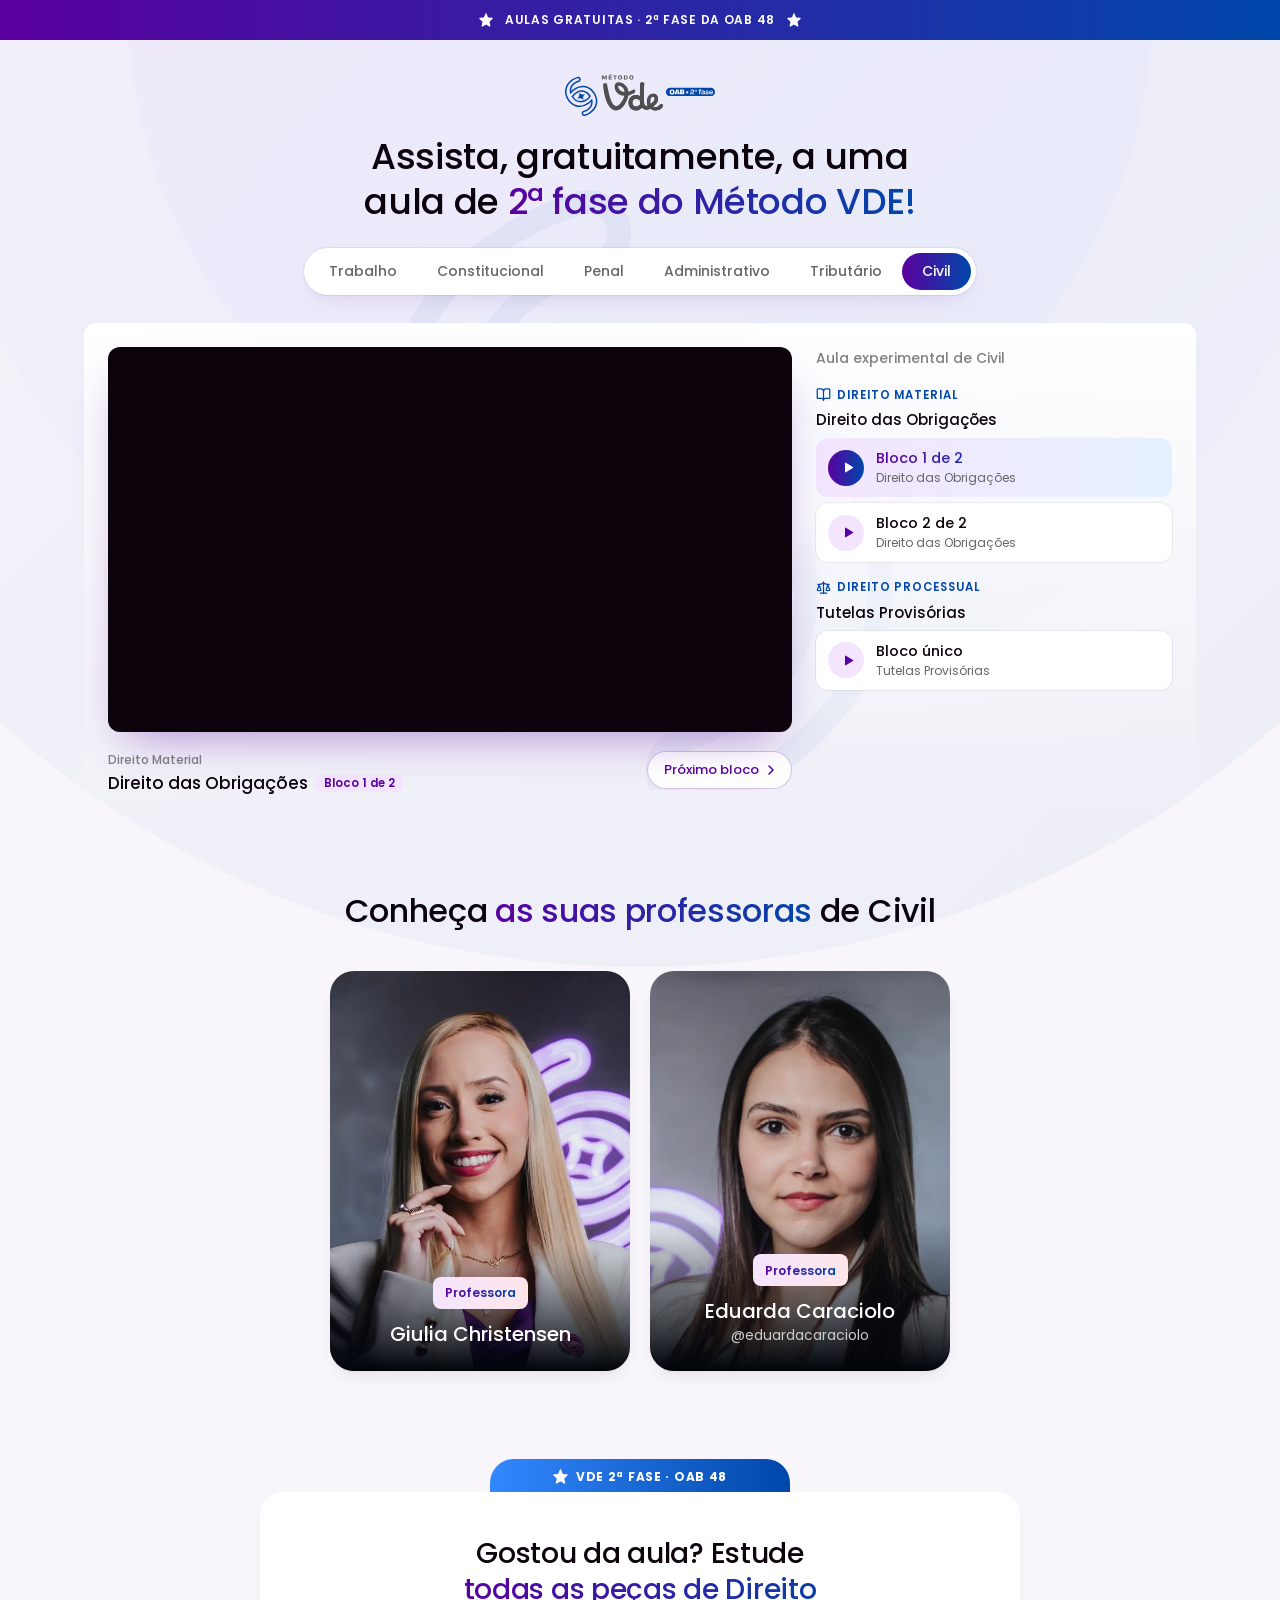
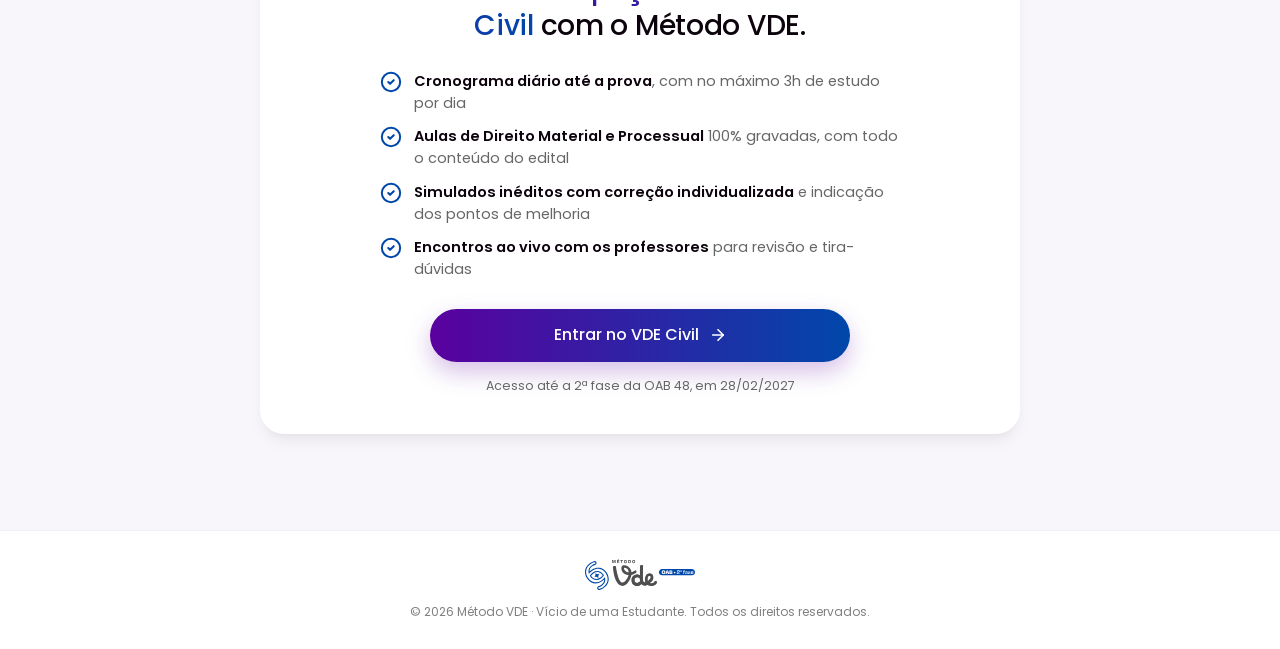
==== civil/index.html @ f40fd119 "feat: páginas de aula gratuita da 2ª fase OAB 48 (v1 e v2) Uma página por área (Trabalho, Constituci" ====
<!DOCTYPE html>
<html lang="pt-BR">
<head>
  <meta charset="UTF-8">
  <meta name="viewport" content="width=device-width, initial-scale=1.0">
  <title>Aula gratuita de 2ª fase · Direito Civil | Método VDE</title>
  <meta name="description" content="Assista, gratuitamente, a uma aula de 2ª fase de Direito Civil do Método VDE para a OAB 48: Direito das Obrigações e Tutelas Provisórias.">
  <meta property="og:title" content="Aula gratuita de 2ª fase · Direito Civil | Método VDE">
  <meta property="og:description" content="Assista, gratuitamente, a uma aula de 2ª fase de Direito Civil do Método VDE para a OAB 48: Direito das Obrigações e Tutelas Provisórias.">
  <meta property="og:type" content="website">
  <meta name="theme-color" content="#5a009f">
  <link rel="icon" href="/assets/olho-2fase.svg" type="image/svg+xml">
  <link rel="preconnect" href="https://fonts.googleapis.com">
  <link rel="preconnect" href="https://fonts.gstatic.com" crossorigin>
  <link href="https://fonts.googleapis.com/css2?family=Poppins:wght@400;500;600;700&display=swap" rel="stylesheet">
  <link rel="stylesheet" href="/assets/style.css">
</head>
<body data-page="civil">
<div class="topbar">
  <img src="/assets/estrela.svg" alt="" aria-hidden="true"><span>Aulas gratuitas · 2ª fase da OAB&nbsp;48</span><img src="/assets/estrela.svg" alt="" aria-hidden="true">
</div>
<img class="bg-mark" src="/assets/olho-2fase.svg" alt="" aria-hidden="true">
<header class="top">
  <a href="/" aria-label="Escolher outra área"><img src="/assets/logo-2fase.svg" alt="Método VDE · OAB 2ª fase"></a>
</header>

<main>
  <section class="hero">
    <div class="wrap">
      <h1>Assista, gratuitamente, a uma aula de <span class="grad-text">2ª&nbsp;fase do Método&nbsp;VDE!</span></h1>
      <nav class="areas" aria-label="Escolha a área">
  <a href="/trabalho">Trabalho</a>
  <a href="/constitucional">Constitucional</a>
  <a href="/penal">Penal</a>
  <a href="/administrativo">Administrativo</a>
  <a href="/tributario">Tributário</a>
  <a href="/civil" class="on" aria-current="page">Civil</a>
</nav>

      <div class="aula">
        <div class="player-col">
          <div class="player">
            <iframe id="player" src="https://player-vz-c6340714-849.tv.pandavideo.com.br/embed/?v=29f5e3fe-cf2c-4e2d-8c46-b11eb585f313" title="Aula gratuita de Direito Civil" allow="accelerometer;gyroscope;autoplay;encrypted-media;picture-in-picture" allowfullscreen fetchpriority="high"></iframe>
          </div>
          <div class="now">
            <div class="now-txt">
              <span class="now-kicker" id="now-kicker">Direito Material</span>
              <p class="now-title"><span id="now-title">Direito das Obrigações</span> <span class="now-bloco" id="now-bloco">Bloco 1 de 2</span></p>
            </div>
            <button type="button" class="btn-next" id="btn-next">Próximo bloco <svg viewBox="0 0 24 24" fill="none" stroke="currentColor" stroke-width="2.2" stroke-linecap="round" stroke-linejoin="round" aria-hidden="true"><path d="m9 18 6-6-6-6"/></svg></button>
          </div>
        </div>
        <aside class="playlist" aria-label="Blocos da aula">
          <p class="pl-label">Aula experimental de Civil</p>
          <div class="pl-group">
          <p class="pl-kicker"><svg viewBox="0 0 24 24" fill="none" stroke="currentColor" stroke-width="2" stroke-linecap="round" stroke-linejoin="round" aria-hidden="true"><path d="M12 7v14"/><path d="M3 18a1 1 0 0 1-1-1V4a1 1 0 0 1 1-1h5a4 4 0 0 1 4 4 4 4 0 0 1 4-4h5a1 1 0 0 1 1 1v13a1 1 0 0 1-1 1h-6a3 3 0 0 0-3 3 3 3 0 0 0-3-3z"/></svg>Direito Material</p>
          <p class="pl-title">Direito das Obrigações</p>
          <button type="button" class="pl-item on" data-i="0" aria-pressed="true">
            <span class="pl-ico"><svg viewBox="0 0 24 24" fill="currentColor" aria-hidden="true"><path d="M8 5.14v13.72a1 1 0 0 0 1.5.86l11-6.86a1 1 0 0 0 0-1.72l-11-6.86A1 1 0 0 0 8 5.14z"/></svg></span>
            <span class="pl-txt"><b>Bloco 1 de 2</b><small>Direito das Obrigações</small></span>
          </button>
          <button type="button" class="pl-item" data-i="1" aria-pressed="false">
            <span class="pl-ico"><svg viewBox="0 0 24 24" fill="currentColor" aria-hidden="true"><path d="M8 5.14v13.72a1 1 0 0 0 1.5.86l11-6.86a1 1 0 0 0 0-1.72l-11-6.86A1 1 0 0 0 8 5.14z"/></svg></span>
            <span class="pl-txt"><b>Bloco 2 de 2</b><small>Direito das Obrigações</small></span>
          </button>
        </div>
        <div class="pl-group">
          <p class="pl-kicker"><svg viewBox="0 0 24 24" fill="none" stroke="currentColor" stroke-width="2" stroke-linecap="round" stroke-linejoin="round" aria-hidden="true"><path d="m16 16 3-8 3 8c-.87.65-1.92 1-3 1s-2.13-.35-3-1Z"/><path d="m2 16 3-8 3 8c-.87.65-1.92 1-3 1s-2.13-.35-3-1Z"/><path d="M7 21h10"/><path d="M12 3v18"/><path d="M3 7h2c2 0 5-1 7-2 2 1 5 2 7 2h2"/></svg>Direito Processual</p>
          <p class="pl-title">Tutelas Provisórias</p>
          <button type="button" class="pl-item" data-i="2" aria-pressed="false">
            <span class="pl-ico"><svg viewBox="0 0 24 24" fill="currentColor" aria-hidden="true"><path d="M8 5.14v13.72a1 1 0 0 0 1.5.86l11-6.86a1 1 0 0 0 0-1.72l-11-6.86A1 1 0 0 0 8 5.14z"/></svg></span>
            <span class="pl-txt"><b>Bloco único</b><small>Tutelas Provisórias</small></span>
          </button>
        </div>
        </aside>
      </div>
    </div>
  </section>

  <section class="sec-profs">
    <div class="wrap">
      <h2>Conheça <span class="grad-text">as suas professoras</span> de Civil</h2>
      <div class="profs">
      <article class="prof" tabindex="0">
        <img src="/assets/profs/giulia-christensen.webp" alt="Giulia Christensen, Professora" loading="lazy" width="1200" height="888">
        <div class="prof-base">
          <span class="chip"><span>Professora</span></span>
          <p class="prof-nome">Giulia Christensen</p>
          
          <span class="prof-more">Ver currículo</span>
        </div>
        <div class="prof-hover">
          <div class="prof-hd">
            <span class="chip"><span>Professora</span></span>
            <p class="prof-nome">Giulia Christensen</p>
            
          </div>
          <p class="prof-bio">Juíza no Tribunal de Justiça do Estado de São Paulo. Professora do Método VDE.</p>
          <span></span>
        </div>
      </article>
      <article class="prof" tabindex="0">
        <img src="/assets/profs/eduarda-graciolo.webp" alt="Eduarda Caraciolo, Professora" loading="lazy" width="1200" height="888">
        <div class="prof-base">
          <span class="chip"><span>Professora</span></span>
          <p class="prof-nome">Eduarda Caraciolo</p>
          <span class="prof-ig">@eduardacaraciolo</span>
          <span class="prof-more">Ver currículo</span>
        </div>
        <div class="prof-hover">
          <div class="prof-hd">
            <span class="chip"><span>Professora</span></span>
            <p class="prof-nome">Eduarda Caraciolo</p>
            <span class="prof-ig">@eduardacaraciolo</span>
          </div>
          <p class="prof-bio">Advogada. Especialista em Direito Civil e Direito Processual Civil. Professora do Método VDE.</p>
          <a class="prof-link" href="https://www.instagram.com/eduardacaraciolo" target="_blank" rel="noopener"><img src="/assets/instagram-branco.svg" alt="" aria-hidden="true" width="22" height="22">Ver perfil</a>
        </div>
      </article>
      </div>
    </div>
  </section>

  <section class="sec-cta">
    <div class="wrap">
      <div class="cta-shell">
        <div class="cta-tab"><img src="/assets/estrela.svg" alt="" aria-hidden="true"><span>VDE 2ª Fase · OAB&nbsp;48</span></div>
        <div class="cta-box">
          <h2>Gostou da aula? Estude <span class="grad-text">todas as peças de Direito Civil</span> com o Método&nbsp;VDE.</h2>
          <ul class="cta-list">
            <li><svg viewBox="0 0 24 24" fill="none" stroke="currentColor" stroke-width="2.2" stroke-linecap="round" stroke-linejoin="round" aria-hidden="true"><circle cx="12" cy="12" r="10"/><path d="m9 12 2 2 4-4"/></svg><span><b>Cronograma diário até a prova</b>, com no máximo 3h de estudo por dia</span></li>
            <li><svg viewBox="0 0 24 24" fill="none" stroke="currentColor" stroke-width="2.2" stroke-linecap="round" stroke-linejoin="round" aria-hidden="true"><circle cx="12" cy="12" r="10"/><path d="m9 12 2 2 4-4"/></svg><span><b>Aulas de Direito Material e Processual</b> 100% gravadas, com todo o conteúdo do edital</span></li>
            <li><svg viewBox="0 0 24 24" fill="none" stroke="currentColor" stroke-width="2.2" stroke-linecap="round" stroke-linejoin="round" aria-hidden="true"><circle cx="12" cy="12" r="10"/><path d="m9 12 2 2 4-4"/></svg><span><b>Simulados inéditos com correção individualizada</b> e indicação dos pontos de melhoria</span></li>
            <li><svg viewBox="0 0 24 24" fill="none" stroke="currentColor" stroke-width="2.2" stroke-linecap="round" stroke-linejoin="round" aria-hidden="true"><circle cx="12" cy="12" r="10"/><path d="m9 12 2 2 4-4"/></svg><span><b>Encontros ao vivo com os professores</b> para revisão e tira-dúvidas</span></li>
          </ul>
          <a class="btn" href="https://metodovde.com.br/segundafase/turma/civil#purchase-section" data-cta>Entrar no VDE Civil <svg viewBox="0 0 24 24" fill="none" stroke="currentColor" stroke-width="2.2" stroke-linecap="round" stroke-linejoin="round" aria-hidden="true"><path d="M5 12h14"/><path d="m12 5 7 7-7 7"/></svg></a>
          <p class="cta-note">Acesso até a 2ª fase da OAB 48, em 28/02/2027</p>
        </div>
      </div>
    </div>
  </section>
</main>

<footer class="foot">
  <div class="wrap">
    <img src="/assets/logo-2fase.svg" alt="Método VDE · OAB 2ª fase">
    <p>© 2026 Método VDE · Vício de uma Estudante. Todos os direitos reservados.</p>
  </div>
</footer>

<script>window.__BLOCOS__ = [{"src":"https://player-vz-c6340714-849.tv.pandavideo.com.br/embed/?v=29f5e3fe-cf2c-4e2d-8c46-b11eb585f313","tipo":"Direito Material","titulo":"Direito das Obrigações","bloco":"Bloco 1 de 2","area":"Direito Civil"},{"src":"https://player-vz-c6340714-849.tv.pandavideo.com.br/embed/?v=c1cee353-584d-4a71-82d3-0f2f00c850f3","tipo":"Direito Material","titulo":"Direito das Obrigações","bloco":"Bloco 2 de 2","area":"Direito Civil"},{"src":"https://player-vz-c6340714-849.tv.pandavideo.com.br/embed/?v=ad79ae02-fb12-4bae-b2d5-3faea77ca521","tipo":"Direito Processual","titulo":"Tutelas Provisórias","bloco":"Bloco único","area":"Direito Civil"}];</script>
<script src="/assets/player.js" defer></script>
</body>
</html>
---- assets/style.css ----
/* Tokens extraídos de metodovde.com.br/segundafase (CSS e DOM de produção) */
:root {
  --bg: #f8f6fa;            /* bg-secondary */
  --card: #ffffff;          /* bg-primary */
  --text: #0c030c;          /* text-primary */
  --text-2: #666666;        /* text-secondary */
  --muted: #808080;
  --from: #5a009f;          /* --color-from */
  --to: #0047aa;            /* --color-to */
  --blue-2: #3388ff;
  --lilac: #f4e5ff;         /* brand-vicio-secondary */
  --grad: linear-gradient(to right, var(--from), var(--to));
  --grad-blue: linear-gradient(to right, var(--blue-2), var(--to));
  --grad-soft: linear-gradient(to right, #f4e5ff, #e5f0ff); /* item ativo da playlist */
  --grad-chip: linear-gradient(to right, #f4e5ff, #ffe5ea); /* chip do card de professor */
  --r-3xl: 24px;
  --r-xl: 12px;
  --font: 'Poppins', -apple-system, BlinkMacSystemFont, "Segoe UI", sans-serif;
  --shadow: 0 10px 15px -3px rgba(12,3,12,.06), 0 4px 6px -4px rgba(12,3,12,.05);
}
* { margin: 0; padding: 0; box-sizing: border-box; }
html { -webkit-text-size-adjust: 100%; scroll-behavior: smooth; }
body {
  font-family: var(--font); color: var(--text); font-weight: 400;
  line-height: 1.6; overflow-x: hidden; -webkit-font-smoothing: antialiased;
  position: relative;
  /* halos concêntricos do hero do site */
  background-color: var(--bg);
  background-image: url('/assets/fundo-gradiente.svg');
  background-size: max(1920px, 150%) auto;
  background-position: center -230px;
  background-repeat: no-repeat;
}
a { color: inherit; text-decoration: none; }
img { max-width: 100%; display: block; }
button { font-family: inherit; }
::selection { background: var(--from); color: #fff; }
.wrap { width: 100%; max-width: 1240px; margin: 0 auto; padding: 0 16px; position: relative; z-index: 2; }
@media (min-width: 768px) { .wrap { padding: 0 24px; } }
@media (min-width: 1024px) { .wrap { padding: 0 64px; } }
.grad-text {
  background: var(--grad);
  -webkit-background-clip: text; background-clip: text; -webkit-text-fill-color: transparent;
}
h1, h2 { text-wrap: balance; }

/* marca d'água do olho da logo, bem discreta */
.bg-mark {
  position: absolute; top: 170px; left: 50%; transform: translateX(-50%);
  width: min(560px, 120vw); height: auto; opacity: .045; pointer-events: none; z-index: 0;
}

/* ---- Barra superior em gradiente ---- */
.topbar {
  background: var(--grad); color: #fff; min-height: 40px; padding: 8px 16px;
  display: flex; align-items: center; justify-content: center; gap: 12px; text-align: center;
  position: relative; z-index: 3;
}
.topbar span { font-size: 12px; font-weight: 600; letter-spacing: .06em; text-transform: uppercase; }
.topbar img { width: 14px; height: 14px; flex-shrink: 0; filter: brightness(0) invert(1); }

/* ---- Logo ---- */
.top { padding: 26px 16px 0; text-align: center; position: relative; z-index: 2; }
.top img { width: 132px; height: auto; margin: 0 auto; }
@media (min-width: 768px) { .top { padding-top: 34px; } .top img { width: 150px; } }

/* ---- Hero ---- */
.hero { padding: 18px 0 8px; position: relative; }
h1 {
  font-weight: 500; text-align: center; letter-spacing: -.01em;
  font-size: 24px; line-height: 1.3; max-width: 30ch; margin: 0 auto;
}
@media (min-width: 768px) { h1 { font-size: 32px; line-height: 40px; } }
@media (min-width: 1024px) { h1 { font-size: 36px; line-height: 1.25; } }
.sub { text-align: center; color: var(--text-2); font-size: 14px; max-width: 52ch; margin: 16px auto 0; }
@media (min-width: 768px) { .sub { font-size: 16px; margin-top: 20px; } }

/* Seletor de área: controle segmentado (um container só, ativo em gradiente).
   Celular: grade 3x2, todas as áreas visíveis sem rolagem. */
.areas {
  display: grid; grid-template-columns: repeat(3, 1fr); gap: 2px;
  margin: 20px auto 0; padding: 4px; max-width: 420px;
  background: var(--card); border-radius: 22px;
  box-shadow: 0 0 0 1px rgba(90,0,159,.08), 0 8px 24px -12px rgba(90,0,159,.22);
}
.areas a {
  display: flex; align-items: center; justify-content: center; text-align: center;
  font-size: 13px; font-weight: 500; line-height: 1.2; color: var(--text-2);
  padding: 10px 4px; border-radius: 999px;
  transition: color .2s, background-color .2s;
}
.areas a:hover { color: var(--from); background: var(--lilac); }
.areas a.on, .areas a.on:hover { background: var(--grad); color: #fff; }
@media (min-width: 768px) {
  .areas {
    display: flex; width: max-content; max-width: 100%; gap: 0;
    margin-top: 24px; padding: 5px; border-radius: 999px;
  }
  .areas a { font-size: 14px; padding: 10px 20px; }
}

/* ---- Bloco da aula (componente "Aulas experimentais" do site) ---- */
.aula {
  display: flex; flex-direction: column; gap: 20px;
  margin-top: 20px; padding: 12px; border-radius: var(--r-xl);
  background: linear-gradient(to bottom, var(--card), rgba(255,255,255,0));
}
@media (min-width: 768px) { .aula { padding: 24px; margin-top: 28px; gap: 28px; } }
@media (min-width: 1024px) { .aula { flex-direction: row; gap: 24px; } }
.player-col { flex: 1; min-width: 0; }
.player {
  position: relative; width: 100%; aspect-ratio: 16 / 9;
  border-radius: var(--r-xl); overflow: hidden; background: #0c030c;
  box-shadow: 0 20px 44px -18px rgba(90,0,159,.45);
}
.player iframe { position: absolute; inset: 0; width: 100%; height: 100%; border: 0; }

.now { display: flex; flex-direction: column; align-items: flex-start; gap: 10px; margin-top: 14px; }
@media (min-width: 640px) { .now { flex-direction: row; align-items: center; justify-content: space-between; gap: 16px; } }
.now-txt { min-width: 0; }
.now-kicker { font-size: 12px; font-weight: 500; color: var(--muted); }
.now-title { font-size: 15px; font-weight: 500; line-height: 1.35; }
.now-bloco {
  display: inline-block; font-size: 11.5px; font-weight: 600; color: var(--from);
  background: var(--lilac); border-radius: 6px; padding: 1px 8px; margin-left: 4px; vertical-align: 2px; white-space: nowrap;
}
@media (min-width: 768px) { .now-title { font-size: 17px; } }
.btn-next {
  flex-shrink: 0; display: inline-flex; align-items: center; gap: 4px;
  font-size: 13px; font-weight: 500; color: var(--from);
  background: var(--card); border: 1px solid rgba(90,0,159,.25); border-radius: 999px;
  padding: 8px 12px 8px 16px; cursor: pointer; transition: background .2s, border-color .2s;
}
.btn-next svg { width: 16px; height: 16px; }
.btn-next:hover { background: var(--lilac); border-color: rgba(90,0,159,.45); }
.btn-next[hidden] { display: none; }

/* Playlist */
.playlist { display: flex; flex-direction: column; gap: 16px; }
@media (min-width: 1024px) { .playlist { width: 356px; flex-shrink: 0; } }
.pl-label { font-size: 14px; font-weight: 500; color: var(--muted); }
.pl-group { display: flex; flex-direction: column; gap: 6px; }
.pl-kicker {
  display: inline-flex; align-items: center; gap: 6px;
  font-size: 11.5px; font-weight: 600; letter-spacing: .08em; text-transform: uppercase; color: var(--to);
}
.pl-kicker svg { width: 15px; height: 15px; }
.pl-title { font-size: 15px; font-weight: 500; line-height: 1.35; margin-bottom: 2px; }
.pl-item {
  display: flex; align-items: center; gap: 12px; width: 100%; text-align: left;
  padding: 10px 12px; border: 0; border-radius: var(--r-xl); cursor: pointer;
  background: var(--card); box-shadow: 0 0 0 1px rgba(12,3,12,.06);
  transition: background .2s, box-shadow .2s;
}
.pl-item:hover { box-shadow: 0 0 0 1px rgba(90,0,159,.3); }
.pl-item.on { background: var(--grad-soft); box-shadow: none; }
.pl-ico {
  width: 36px; height: 36px; border-radius: 50%; flex-shrink: 0;
  display: grid; place-items: center; color: var(--from); background: var(--lilac);
  transition: background .2s, color .2s;
}
.pl-ico svg { width: 15px; height: 15px; margin-left: 2px; }
.pl-item.on .pl-ico { background: var(--grad); color: #fff; }
.pl-txt { display: flex; flex-direction: column; min-width: 0; }
.pl-txt b { font-size: 14.5px; font-weight: 500; color: var(--text); }
.pl-item.on .pl-txt b { background: var(--grad); -webkit-background-clip: text; background-clip: text; -webkit-text-fill-color: transparent; }
.pl-txt small { font-size: 12px; color: var(--text-2); white-space: nowrap; overflow: hidden; text-overflow: ellipsis; }

/* ---- Professores (card do site) ---- */
.sec-profs { padding: 48px 0 8px; }
@media (min-width: 768px) { .sec-profs { padding-top: 64px; } }
h2 {
  font-weight: 500; text-align: center; font-size: 24px; line-height: 1.3; letter-spacing: -.01em;
  max-width: 30ch; margin: 0 auto;
}
@media (min-width: 768px) { h2 { font-size: 32px; line-height: 40px; } }
.profs { display: flex; flex-wrap: wrap; justify-content: center; gap: 16px; margin-top: 28px; }
@media (min-width: 768px) { .profs { margin-top: 40px; gap: 20px; } }
.prof {
  position: relative; isolation: isolate; overflow: hidden;
  width: 100%; max-width: 340px; height: 400px; border-radius: var(--r-3xl);
  display: flex; align-items: flex-end; justify-content: center; outline: none;
  box-shadow: var(--shadow); cursor: default;
}
@media (min-width: 640px) { .prof { width: calc(50% - 10px); max-width: 300px; } }
.prof > img { position: absolute; inset: 0; width: 100%; height: 100%; object-fit: cover; object-position: center; z-index: -1; }
.prof-base, .prof-hd {
  width: 100%; display: flex; flex-direction: column; align-items: center; color: #fff; text-align: center;
}
.prof-base { padding: 32px 16px 24px; background: linear-gradient(to top, #00040a, transparent); transition: opacity .2s; }
.chip { height: 32px; border-radius: 8px; background: var(--grad-chip); display: inline-flex; align-items: center; padding: 0 12px; }
.chip span { font-size: 12px; font-weight: 600; background: var(--grad); -webkit-background-clip: text; background-clip: text; -webkit-text-fill-color: transparent; }
.prof-nome { font-size: 20px; font-weight: 500; margin-top: 12px; line-height: 1.3; }
.prof-ig { font-size: 14px; color: #cccccc; }
.prof-more { display: none; margin-top: 10px; font-size: 12px; font-weight: 500; color: #fff; border: 1px solid rgba(255,255,255,.5); border-radius: 999px; padding: 4px 12px; }
.prof-hover {
  position: absolute; inset: 0; display: flex; flex-direction: column; justify-content: space-between;
  padding: 24px 16px; opacity: 0; transition: opacity .2s;
  background: linear-gradient(to bottom, rgba(0,4,10,.01), rgba(0,4,10,.8), #040a03);
  backdrop-filter: blur(1px); -webkit-backdrop-filter: blur(1px);
}
.prof-bio { color: #fff; text-align: center; font-size: 14px; line-height: 1.55; }
.prof-link {
  display: flex; align-items: center; justify-content: center; gap: 10px; width: 100%;
  color: #fff; font-size: 14px; font-weight: 500; border: 1px solid rgba(255,255,255,.5); border-radius: 999px; padding: 8px;
  transition: background .2s;
}
.prof-link:hover { background: rgba(255,255,255,.12); }
@media (hover: hover) {
  .prof:hover .prof-hover, .prof:focus-within .prof-hover { opacity: 1; }
  .prof:hover .prof-base, .prof:focus-within .prof-base { opacity: 0; }
}
@media (hover: none) {
  .prof { cursor: pointer; }
  .prof-more { display: inline-block; }
  .prof.open .prof-hover { opacity: 1; }
  .prof.open .prof-base { opacity: 0; }
  .prof:not(.open) .prof-hover { pointer-events: none; }
}

/* ---- CTA (card com aba em gradiente, componente do site) ---- */
.sec-cta { padding: 56px 0 72px; }
@media (min-width: 768px) { .sec-cta { padding: 80px 0 96px; } }
.cta-shell { max-width: 760px; margin: 0 auto; }
.cta-tab {
  width: min(300px, 86%); margin: 0 auto; background: var(--grad-blue); color: #fff;
  display: flex; align-items: center; justify-content: center; gap: 8px;
  border-radius: var(--r-3xl) var(--r-3xl) 0 0; padding: 8px 18px 6px;
}
.cta-tab img { width: 15px; height: 15px; filter: brightness(0) invert(1); }
.cta-tab span { font-size: 12px; font-weight: 700; letter-spacing: .06em; text-transform: uppercase; }
.cta-box {
  background: var(--card); border-radius: var(--r-3xl); box-shadow: var(--shadow);
  padding: 32px 20px 28px; text-align: center;
}
@media (min-width: 768px) { .cta-box { padding: 44px 48px 38px; } }
.cta-box h2 { font-size: 22px; line-height: 1.35; max-width: 26ch; }
@media (min-width: 768px) { .cta-box h2 { font-size: 28px; line-height: 1.3; } }
.cta-list {
  list-style: none; text-align: left; max-width: 520px; margin: 26px auto 0;
  display: flex; flex-direction: column; gap: 12px;
}
.cta-list li { display: flex; gap: 12px; align-items: flex-start; font-size: 14.5px; line-height: 1.5; color: var(--text-2); }
.cta-list li svg { width: 22px; height: 22px; flex-shrink: 0; color: var(--to); margin-top: 0; }
.cta-list li b { color: var(--text); font-weight: 600; }
.btn {
  display: inline-flex; align-items: center; justify-content: center; gap: 10px;
  font-weight: 500; font-size: 16px; line-height: 1.3; color: #fff;
  padding: 16px 40px; border-radius: 999px; margin-top: 28px; width: 100%; max-width: 420px;
  background: var(--grad); box-shadow: 0 10px 24px rgba(90,0,159,.25);
  transition: transform .2s, opacity .2s;
}
.btn svg { width: 18px; height: 18px; }
.btn:hover { transform: scale(1.04); opacity: .92; }
.btn:active { transform: scale(1); }
.cta-note { margin-top: 14px; color: var(--text-2); font-size: 12.5px; }

/* ---- Home: escolha de área ---- */
.hero-home { padding-bottom: 80px; }
.area-grid { display: grid; grid-template-columns: 1fr; gap: 12px; margin-top: 28px; max-width: 920px; margin-left: auto; margin-right: auto; }
@media (min-width: 768px) { .area-grid { grid-template-columns: 1fr 1fr; gap: 16px; margin-top: 40px; } }
.area-card {
  display: flex; align-items: center; gap: 14px; padding: 16px; border-radius: 20px;
  background: var(--card); box-shadow: var(--shadow), 0 0 0 1px rgba(12,3,12,.04);
  transition: transform .2s, box-shadow .2s;
}
.area-card:hover { transform: translateY(-2px); box-shadow: 0 16px 30px -12px rgba(90,0,159,.28), 0 0 0 1px rgba(90,0,159,.18); }
.area-play { width: 48px; height: 48px; border-radius: 50%; flex-shrink: 0; display: grid; place-items: center; background: var(--grad); color: #fff; }
.area-play svg { width: 18px; height: 18px; margin-left: 3px; }
.area-txt { display: flex; flex-direction: column; min-width: 0; flex: 1; }
.area-txt b { font-size: 16px; font-weight: 600; }
.area-txt small { font-size: 13px; color: var(--text-2); line-height: 1.4; margin-top: 2px; }
.area-txt em { font-style: normal; font-size: 12px; color: var(--muted); margin-top: 4px; }
.area-go { color: var(--from); flex-shrink: 0; }
.area-go svg { width: 20px; height: 20px; }

/* ---- Rodapé ---- */
.foot { background: var(--card); border-top: 1px solid rgba(12,3,12,.06); padding: 28px 0; }
.foot .wrap { display: flex; flex-direction: column; align-items: center; gap: 12px; text-align: center; }
.foot img { width: 110px; }
.foot p { font-size: 12px; color: var(--muted); }

@media (prefers-reduced-motion: reduce) {
  * { transition: none !important; scroll-behavior: auto !important; }
}
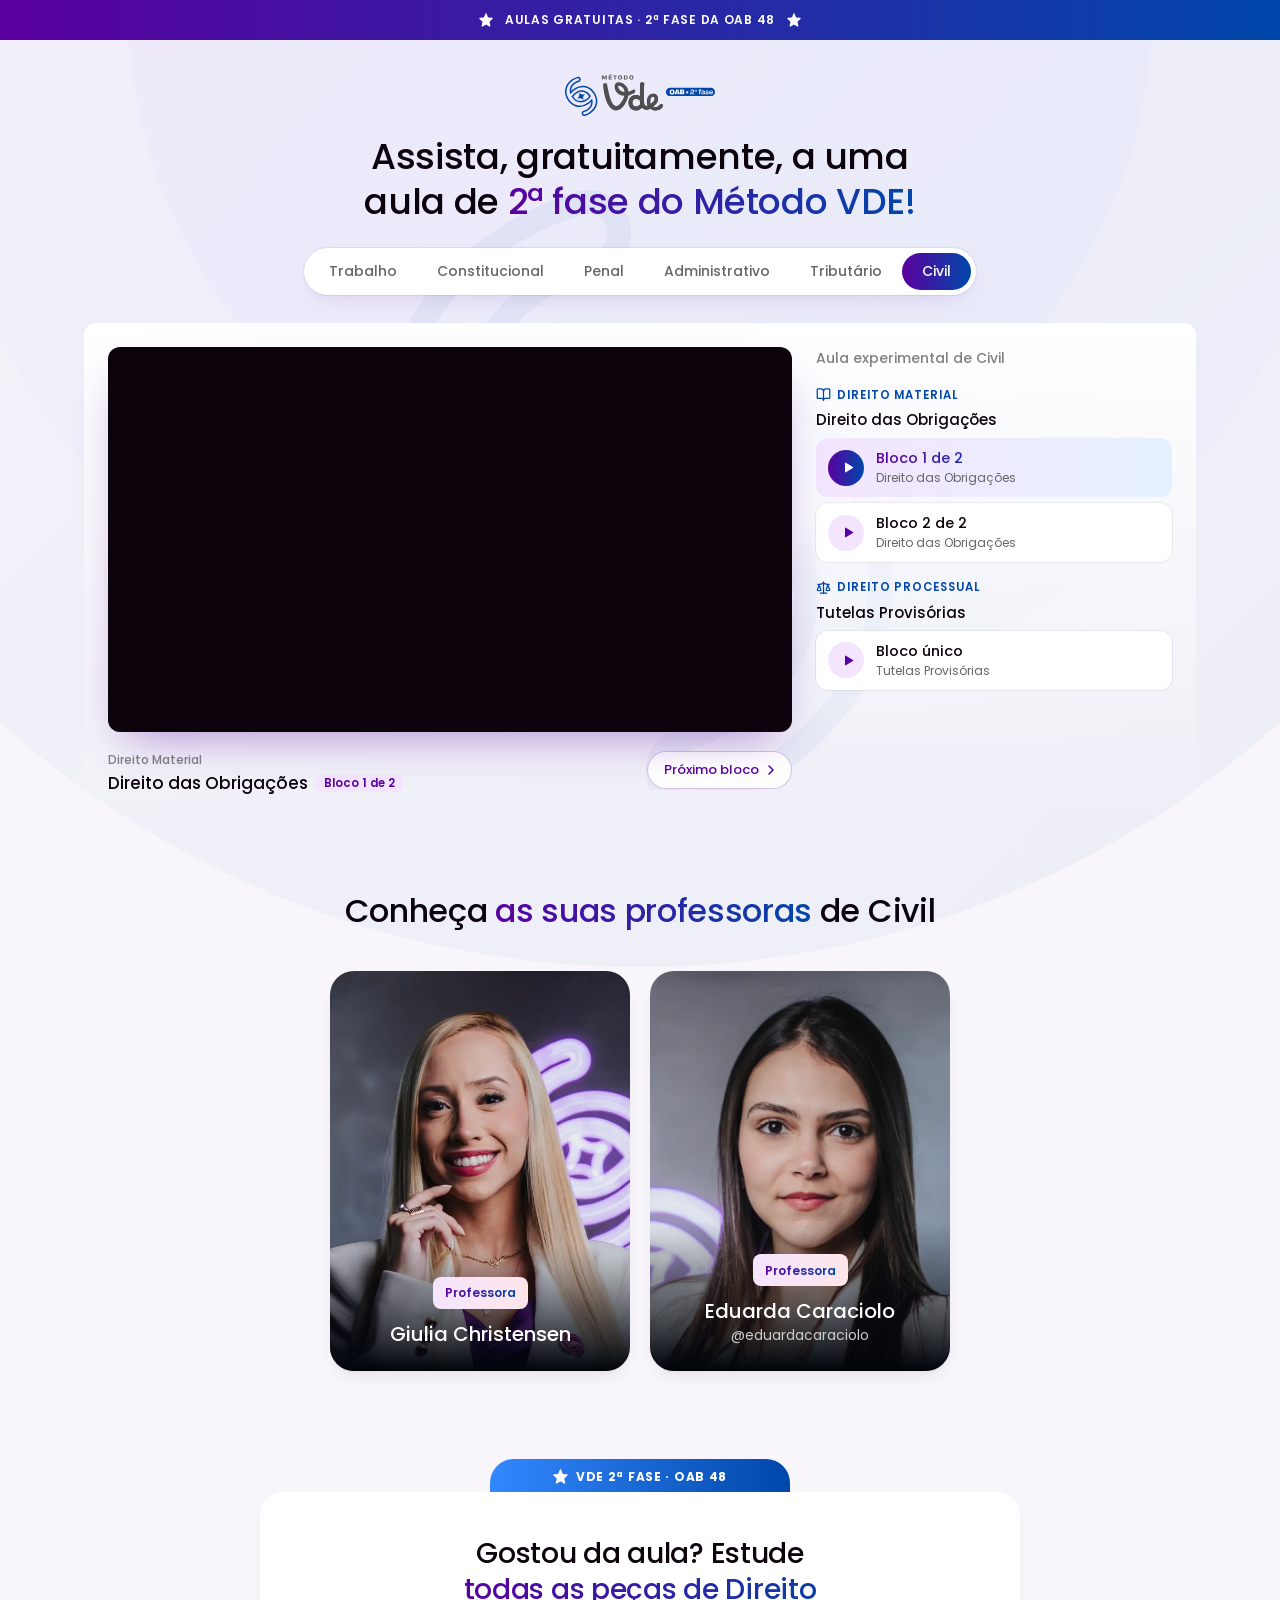
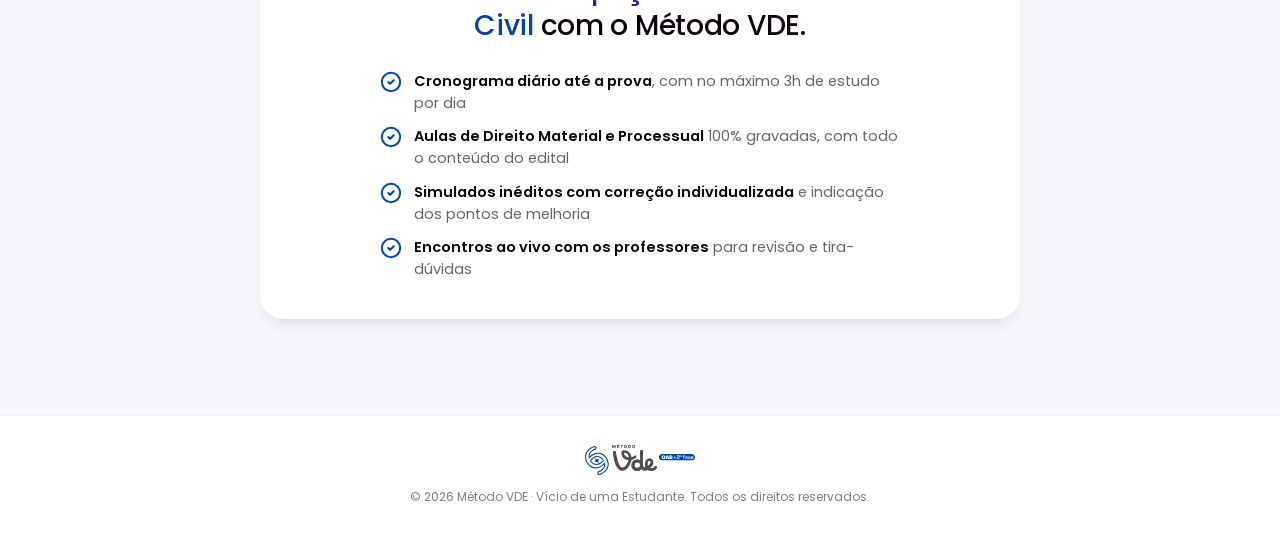
==== commit 13e011e9: "fix: v1 (raiz) sem o botão de vendas, v2 com o botão Co-Authored-By: Claude Opus 5.5 <noreply@anthro" ====
--- a/civil/index.html
+++ b/civil/index.html
@@ -133,8 +133,7 @@
             <li><svg viewBox="0 0 24 24" fill="none" stroke="currentColor" stroke-width="2.2" stroke-linecap="round" stroke-linejoin="round" aria-hidden="true"><circle cx="12" cy="12" r="10"/><path d="m9 12 2 2 4-4"/></svg><span><b>Simulados inéditos com correção individualizada</b> e indicação dos pontos de melhoria</span></li>
             <li><svg viewBox="0 0 24 24" fill="none" stroke="currentColor" stroke-width="2.2" stroke-linecap="round" stroke-linejoin="round" aria-hidden="true"><circle cx="12" cy="12" r="10"/><path d="m9 12 2 2 4-4"/></svg><span><b>Encontros ao vivo com os professores</b> para revisão e tira-dúvidas</span></li>
           </ul>
-          <a class="btn" href="https://metodovde.com.br/segundafase/turma/civil#purchase-section" data-cta>Entrar no VDE Civil <svg viewBox="0 0 24 24" fill="none" stroke="currentColor" stroke-width="2.2" stroke-linecap="round" stroke-linejoin="round" aria-hidden="true"><path d="M5 12h14"/><path d="m12 5 7 7-7 7"/></svg></a>
-          <p class="cta-note">Acesso até a 2ª fase da OAB 48, em 28/02/2027</p>
+          
         </div>
       </div>
     </div>
